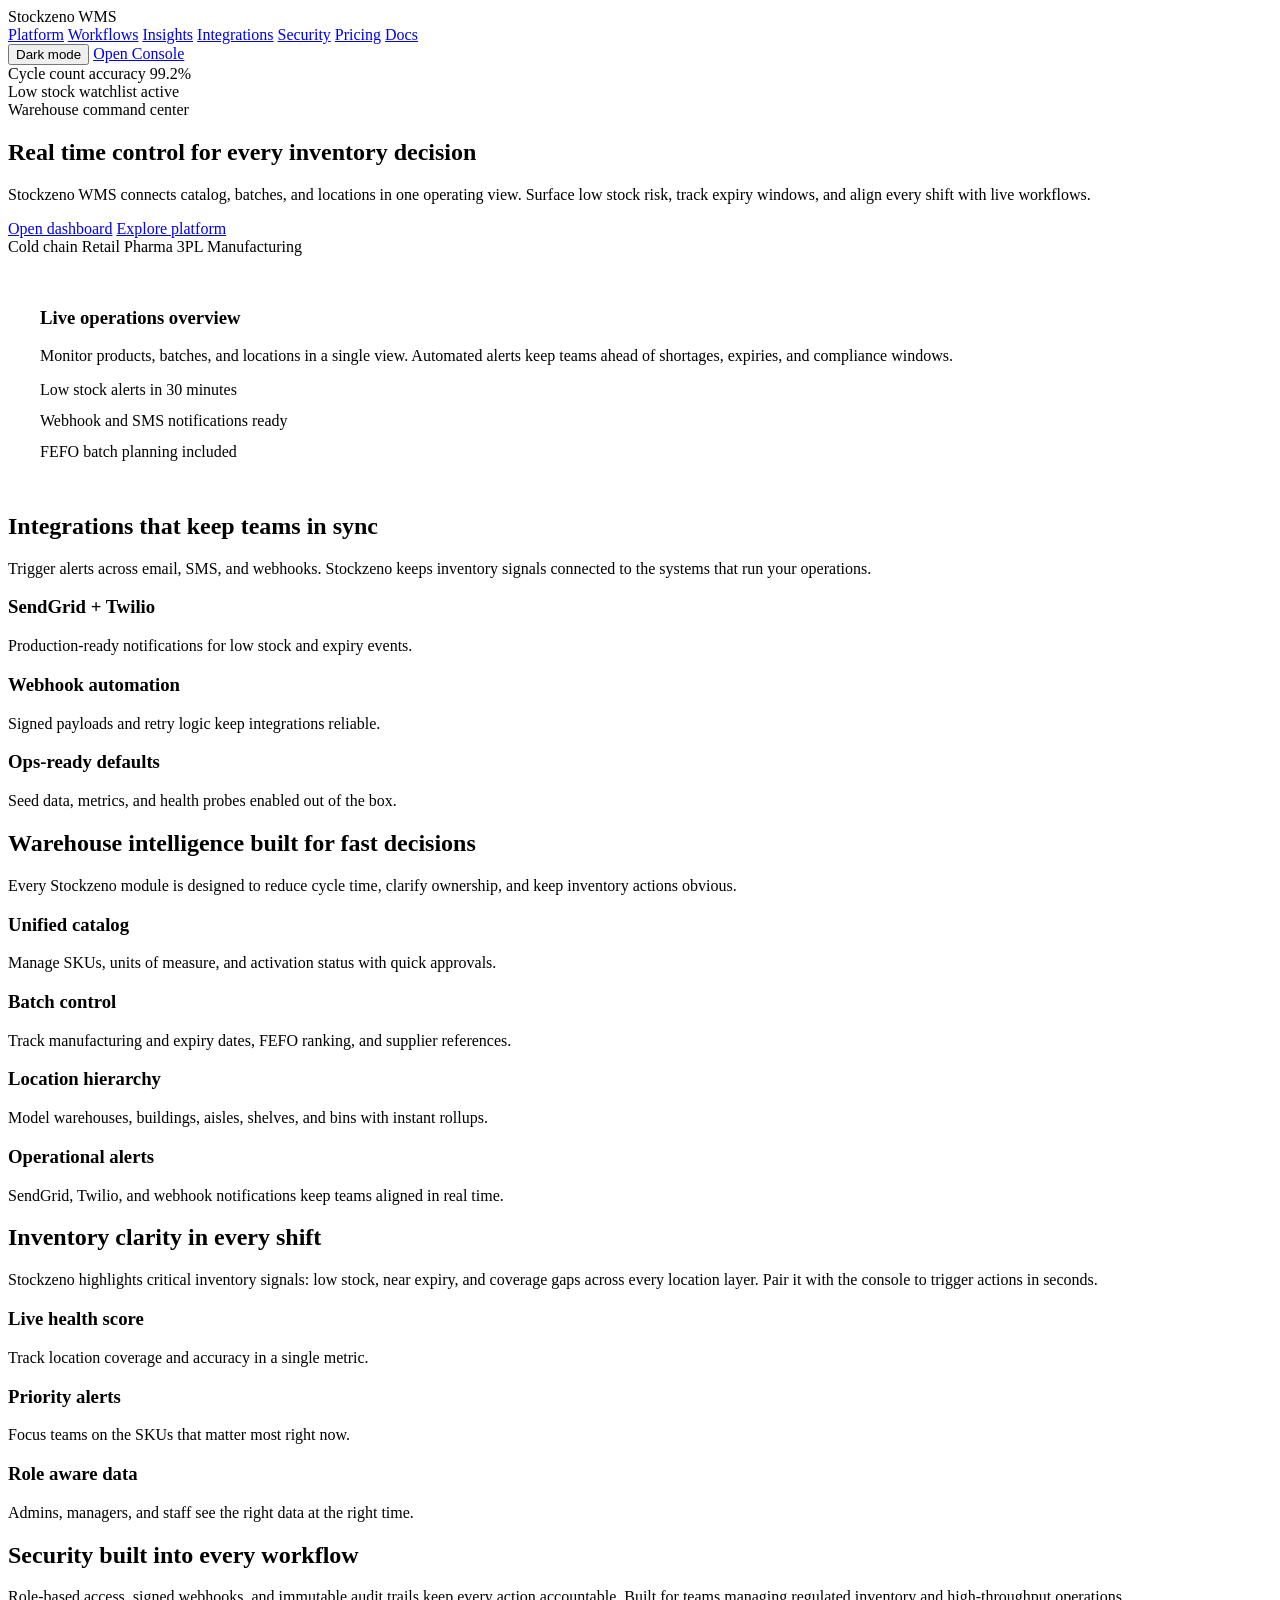
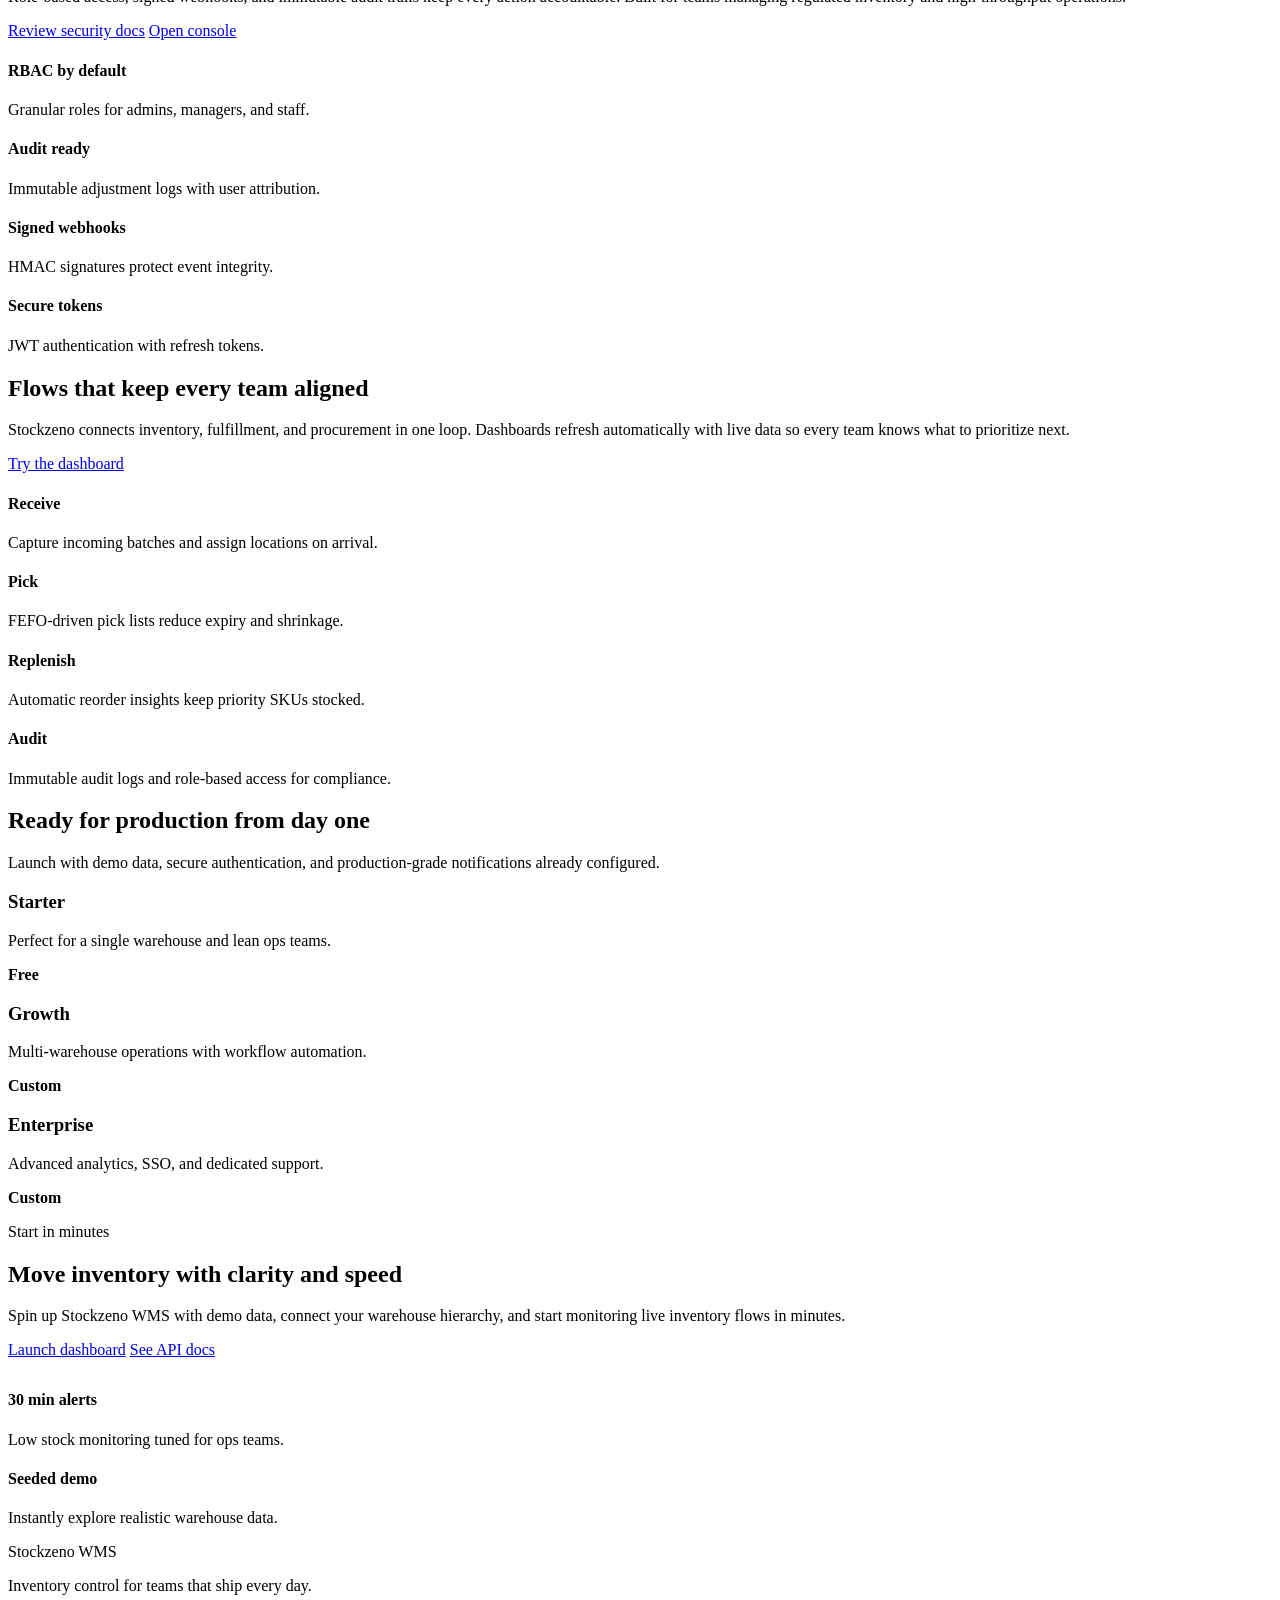
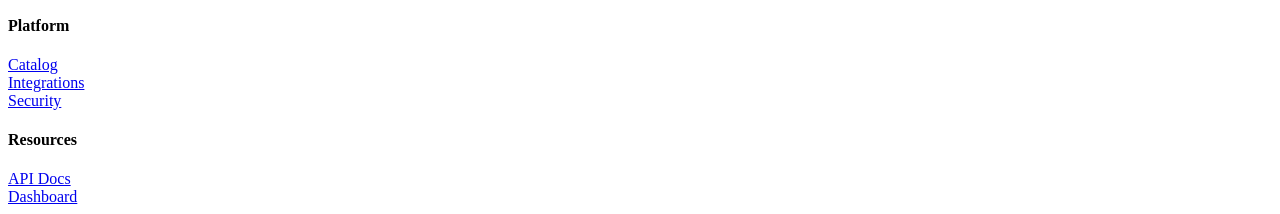
==== public/index.html @ 3db0b064 "Add email verification and Vercel static build" ====
<!doctype html>
<html lang="en" data-theme="light">
  <head>
    <meta charset="utf-8" />
    <meta name="viewport" content="width=device-width, initial-scale=1" />
    <title>Stockzeno WMS - Inventory Defense</title>
    <link rel="stylesheet" href="/css/styles.css" />
    <script defer src="/js/theme.js"></script>
    <script>
      window.addEventListener("DOMContentLoaded", () => window.initThemeToggle());
    </script>
  </head>
  <body class="landing">
    <header>
      <div class="container navbar">
        <div class="nav-logo">
          <div class="mark"></div>
          Stockzeno WMS
        </div>
        <nav class="nav-links">
          <a href="#platform">Platform</a>
          <a href="#flows">Workflows</a>
          <a href="#insight">Insights</a>
          <a href="#integrations">Integrations</a>
          <a href="#security">Security</a>
          <a href="#pricing">Pricing</a>
          <a href="/docs">Docs</a>
        </nav>
        <div class="nav-actions">
          <button class="theme-toggle" data-theme-toggle><span>Dark mode</span></button>
          <a class="btn ghost" href="/app.html">Open Console</a>
        </div>
      </div>
    </header>

    <main>
      <section class="hero">
        <div class="container hero-shell">
          <div class="hero-glow"></div>
          <div class="hero-floating">
            <div class="hero-pill one">Cycle count accuracy 99.2%</div>
            <div class="hero-pill two">Low stock watchlist active</div>
          </div>
          <div class="hero-grid">
            <div>
              <div class="badge">Warehouse command center</div>
              <h1 class="hero-title">Real time control for every inventory decision</h1>
              <p class="hero-sub">
                Stockzeno WMS connects catalog, batches, and locations in one operating view.
                Surface low stock risk, track expiry windows, and align every shift with live workflows.
              </p>
              <div class="hero-actions">
                <a class="btn primary" href="/app.html">Open dashboard</a>
                <a class="btn ghost" href="#platform">Explore platform</a>
              </div>
              <div class="hero-brands">
                <span>Cold chain</span>
                <span>Retail</span>
                <span>Pharma</span>
                <span>3PL</span>
                <span>Manufacturing</span>
              </div>
            </div>
            <div>
              <div class="card" style="padding: 2rem;">
                <h3>Live operations overview</h3>
                <p>
                  Monitor products, batches, and locations in a single view. Automated alerts keep teams ahead of
                  shortages, expiries, and compliance windows.
                </p>
                <div style="display: grid; gap: 0.8rem;">
                  <div class="badge">Low stock alerts in 30 minutes</div>
                  <div class="badge">Webhook and SMS notifications ready</div>
                  <div class="badge">FEFO batch planning included</div>
                </div>
              </div>
            </div>
          </div>
        </div>
      </section>

      <section class="section" id="integrations">
        <div class="container">
          <h2>Integrations that keep teams in sync</h2>
          <p>
            Trigger alerts across email, SMS, and webhooks. Stockzeno keeps inventory signals connected to the systems
            that run your operations.
          </p>
          <div class="feature-grid">
            <div class="feature-card">
              <h3>SendGrid + Twilio</h3>
              <p>Production-ready notifications for low stock and expiry events.</p>
            </div>
            <div class="feature-card">
              <h3>Webhook automation</h3>
              <p>Signed payloads and retry logic keep integrations reliable.</p>
            </div>
            <div class="feature-card">
              <h3>Ops-ready defaults</h3>
              <p>Seed data, metrics, and health probes enabled out of the box.</p>
            </div>
          </div>
        </div>
      </section>

      <section class="section" id="platform">
        <div class="container">
          <h2>Warehouse intelligence built for fast decisions</h2>
          <p>
            Every Stockzeno module is designed to reduce cycle time, clarify ownership, and keep inventory actions
            obvious.
          </p>
          <div class="feature-grid">
            <div class="feature-card">
              <h3>Unified catalog</h3>
              <p>Manage SKUs, units of measure, and activation status with quick approvals.</p>
            </div>
            <div class="feature-card">
              <h3>Batch control</h3>
              <p>Track manufacturing and expiry dates, FEFO ranking, and supplier references.</p>
            </div>
            <div class="feature-card">
              <h3>Location hierarchy</h3>
              <p>Model warehouses, buildings, aisles, shelves, and bins with instant rollups.</p>
            </div>
            <div class="feature-card">
              <h3>Operational alerts</h3>
              <p>SendGrid, Twilio, and webhook notifications keep teams aligned in real time.</p>
            </div>
          </div>
        </div>
      </section>

      <section class="section" id="insight">
        <div class="container">
          <h2>Inventory clarity in every shift</h2>
          <p>
            Stockzeno highlights critical inventory signals: low stock, near expiry, and coverage gaps across every
            location layer. Pair it with the console to trigger actions in seconds.
          </p>
          <div class="feature-grid">
            <div class="feature-card">
              <h3>Live health score</h3>
              <p>Track location coverage and accuracy in a single metric.</p>
            </div>
            <div class="feature-card">
              <h3>Priority alerts</h3>
              <p>Focus teams on the SKUs that matter most right now.</p>
            </div>
            <div class="feature-card">
              <h3>Role aware data</h3>
              <p>Admins, managers, and staff see the right data at the right time.</p>
            </div>
          </div>
        </div>
      </section>

      <section class="section" id="security">
        <div class="container hero-shell">
          <div class="hero-grid">
            <div>
              <h2>Security built into every workflow</h2>
              <p>
                Role-based access, signed webhooks, and immutable audit trails keep every action accountable. Built for
                teams managing regulated inventory and high-throughput operations.
              </p>
              <div class="hero-actions">
                <a class="btn primary" href="/docs">Review security docs</a>
                <a class="btn ghost" href="/app.html">Open console</a>
              </div>
            </div>
            <div class="feature-grid">
              <div class="feature-card">
                <h4>RBAC by default</h4>
                <p>Granular roles for admins, managers, and staff.</p>
              </div>
              <div class="feature-card">
                <h4>Audit ready</h4>
                <p>Immutable adjustment logs with user attribution.</p>
              </div>
              <div class="feature-card">
                <h4>Signed webhooks</h4>
                <p>HMAC signatures protect event integrity.</p>
              </div>
              <div class="feature-card">
                <h4>Secure tokens</h4>
                <p>JWT authentication with refresh tokens.</p>
              </div>
            </div>
          </div>
        </div>
      </section>

      <section class="section" id="flows">
        <div class="container hero-shell">
          <div class="hero-grid">
            <div>
              <h2>Flows that keep every team aligned</h2>
              <p>
                Stockzeno connects inventory, fulfillment, and procurement in one loop. Dashboards refresh automatically
                with live data so every team knows what to prioritize next.
              </p>
              <a class="btn primary" href="/app.html">Try the dashboard</a>
            </div>
            <div>
              <div class="feature-grid">
                <div class="feature-card">
                  <h4>Receive</h4>
                  <p>Capture incoming batches and assign locations on arrival.</p>
                </div>
                <div class="feature-card">
                  <h4>Pick</h4>
                  <p>FEFO-driven pick lists reduce expiry and shrinkage.</p>
                </div>
                <div class="feature-card">
                  <h4>Replenish</h4>
                  <p>Automatic reorder insights keep priority SKUs stocked.</p>
                </div>
                <div class="feature-card">
                  <h4>Audit</h4>
                  <p>Immutable audit logs and role-based access for compliance.</p>
                </div>
              </div>
            </div>
          </div>
        </div>
      </section>

      <section class="section" id="pricing">
        <div class="container">
          <h2>Ready for production from day one</h2>
          <p>
            Launch with demo data, secure authentication, and production-grade notifications already configured.
          </p>
          <div class="feature-grid">
            <div class="feature-card">
              <h3>Starter</h3>
              <p>Perfect for a single warehouse and lean ops teams.</p>
              <p><strong>Free</strong></p>
            </div>
            <div class="feature-card">
              <h3>Growth</h3>
              <p>Multi-warehouse operations with workflow automation.</p>
              <p><strong>Custom</strong></p>
            </div>
            <div class="feature-card">
              <h3>Enterprise</h3>
              <p>Advanced analytics, SSO, and dedicated support.</p>
              <p><strong>Custom</strong></p>
            </div>
          </div>
        </div>
      </section>

      <section class="section" id="cta">
        <div class="container hero-shell">
          <div class="hero-grid">
            <div>
              <div class="badge">Start in minutes</div>
              <h2>Move inventory with clarity and speed</h2>
              <p>
                Spin up Stockzeno WMS with demo data, connect your warehouse hierarchy, and start monitoring live
                inventory flows in minutes.
              </p>
            </div>
            <div>
              <div class="hero-actions">
                <a class="btn primary" href="/app.html">Launch dashboard</a>
                <a class="btn ghost" href="/docs">See API docs</a>
              </div>
              <div class="feature-grid" style="margin-top: 2rem;">
                <div class="feature-card">
                  <h4>30 min alerts</h4>
                  <p>Low stock monitoring tuned for ops teams.</p>
                </div>
                <div class="feature-card">
                  <h4>Seeded demo</h4>
                  <p>Instantly explore realistic warehouse data.</p>
                </div>
              </div>
            </div>
          </div>
        </div>
      </section>
    </main>

    <footer class="footer">
      <div class="container footer-grid">
        <div>
          <div class="nav-logo">
            <div class="mark"></div>
            Stockzeno WMS
          </div>
          <p>Inventory control for teams that ship every day.</p>
        </div>
        <div>
          <h4>Platform</h4>
          <a href="#platform">Catalog</a><br />
          <a href="#integrations">Integrations</a><br />
          <a href="#security">Security</a>
        </div>
        <div>
          <h4>Resources</h4>
          <a href="/docs">API Docs</a><br />
          <a href="/app.html">Dashboard</a>
        </div>
      </div>
    </footer>
  </body>
</html>
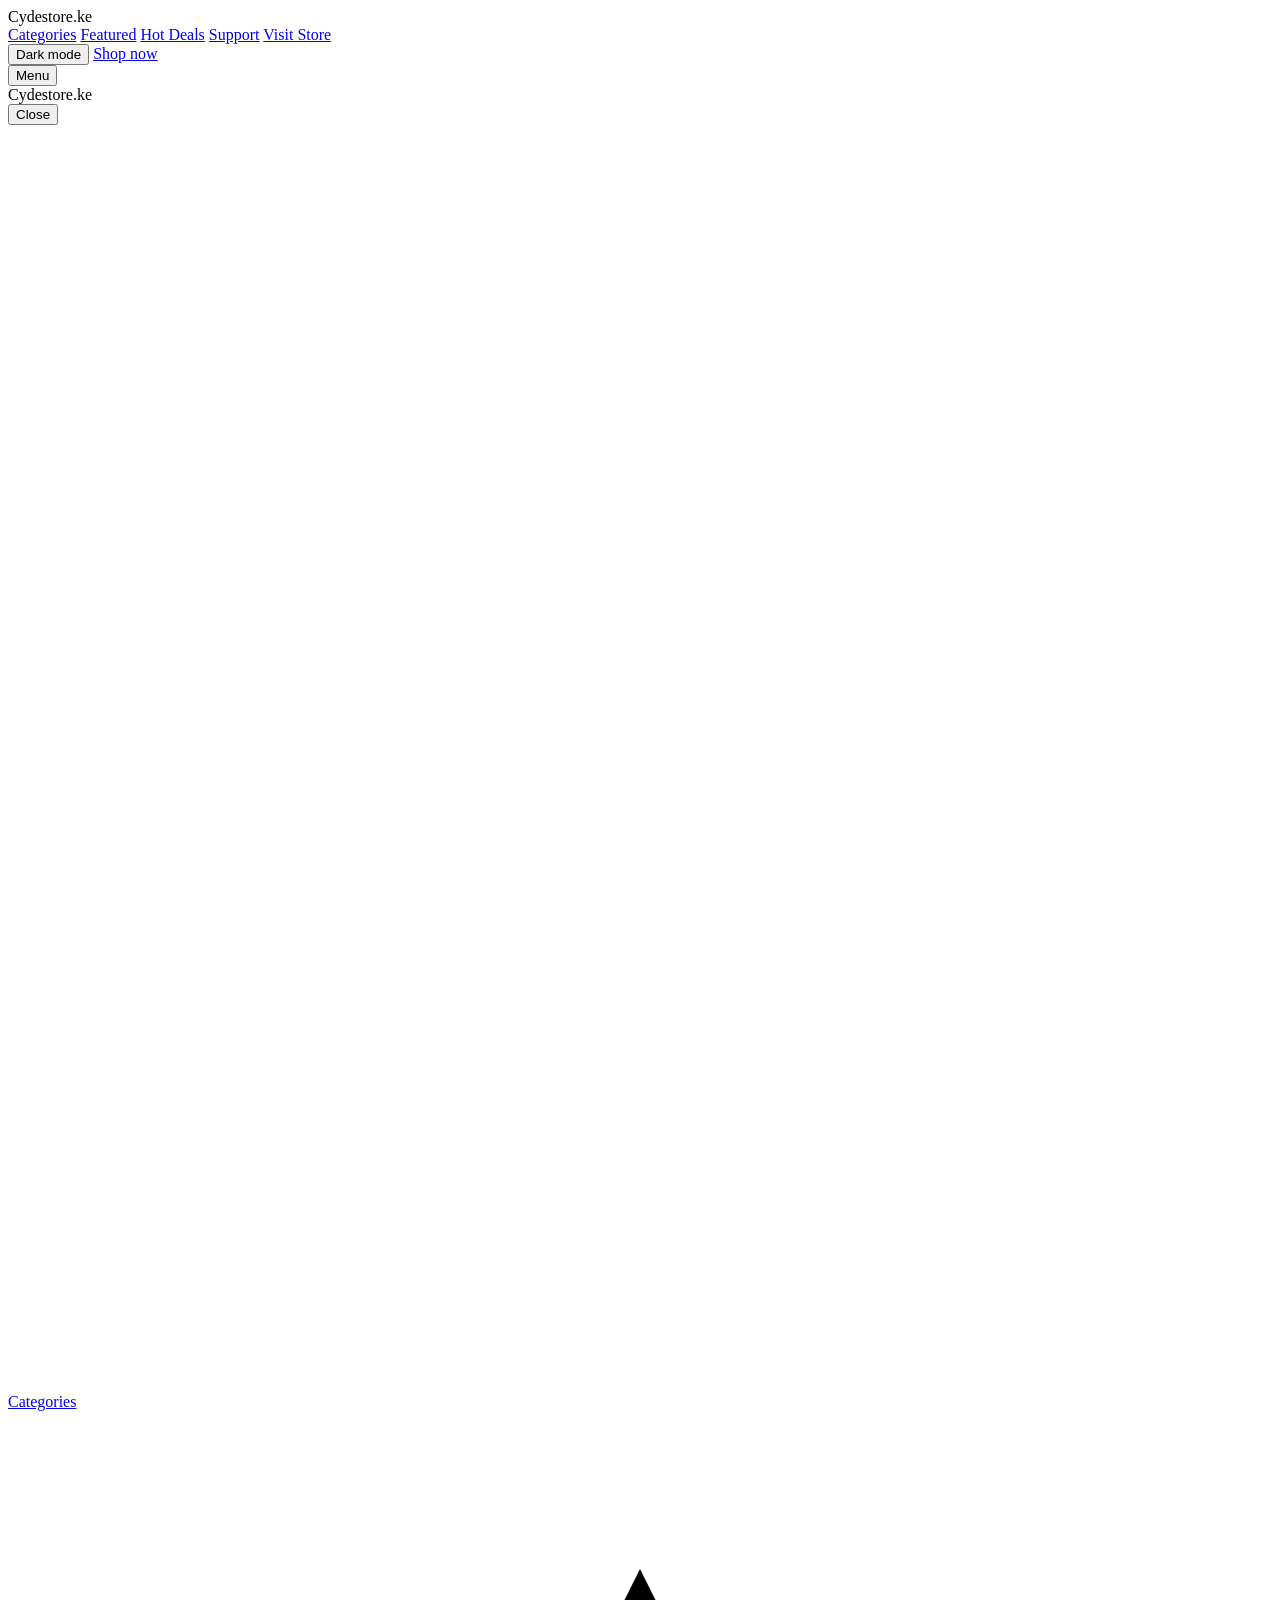
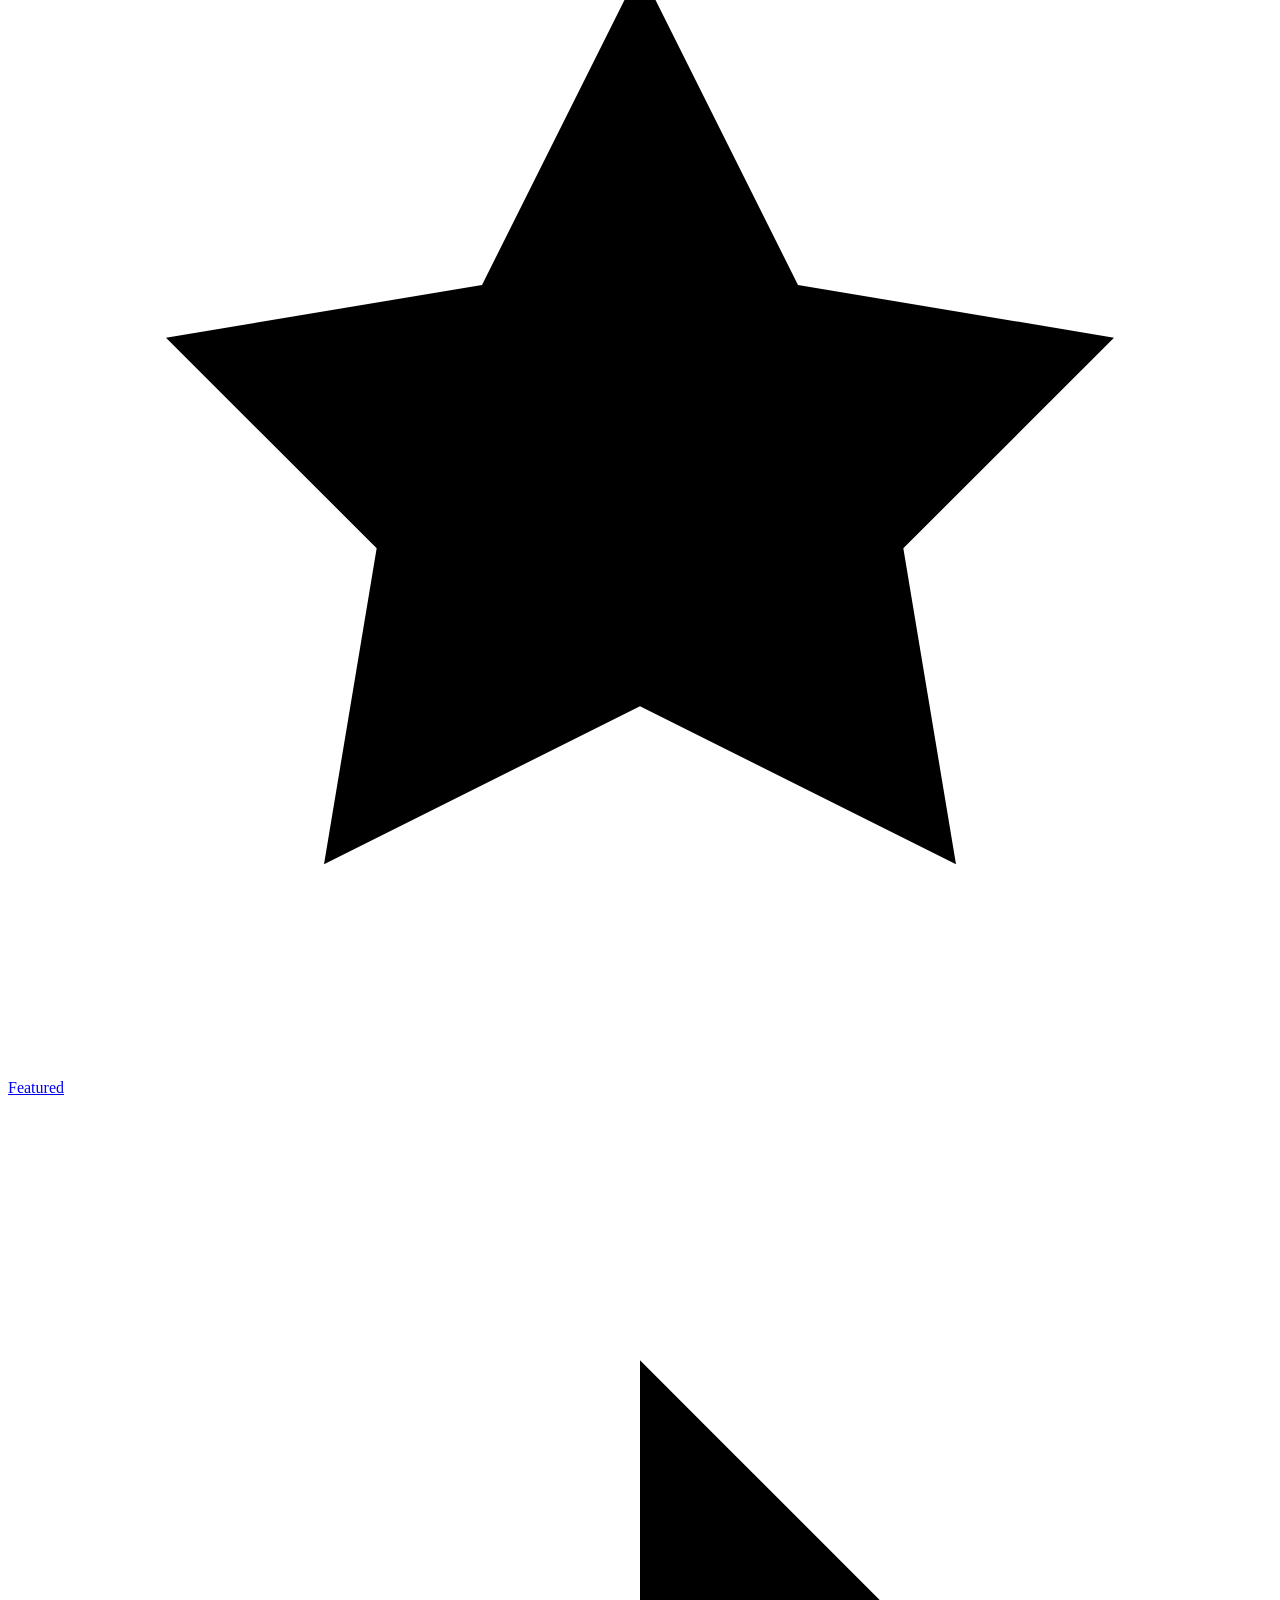
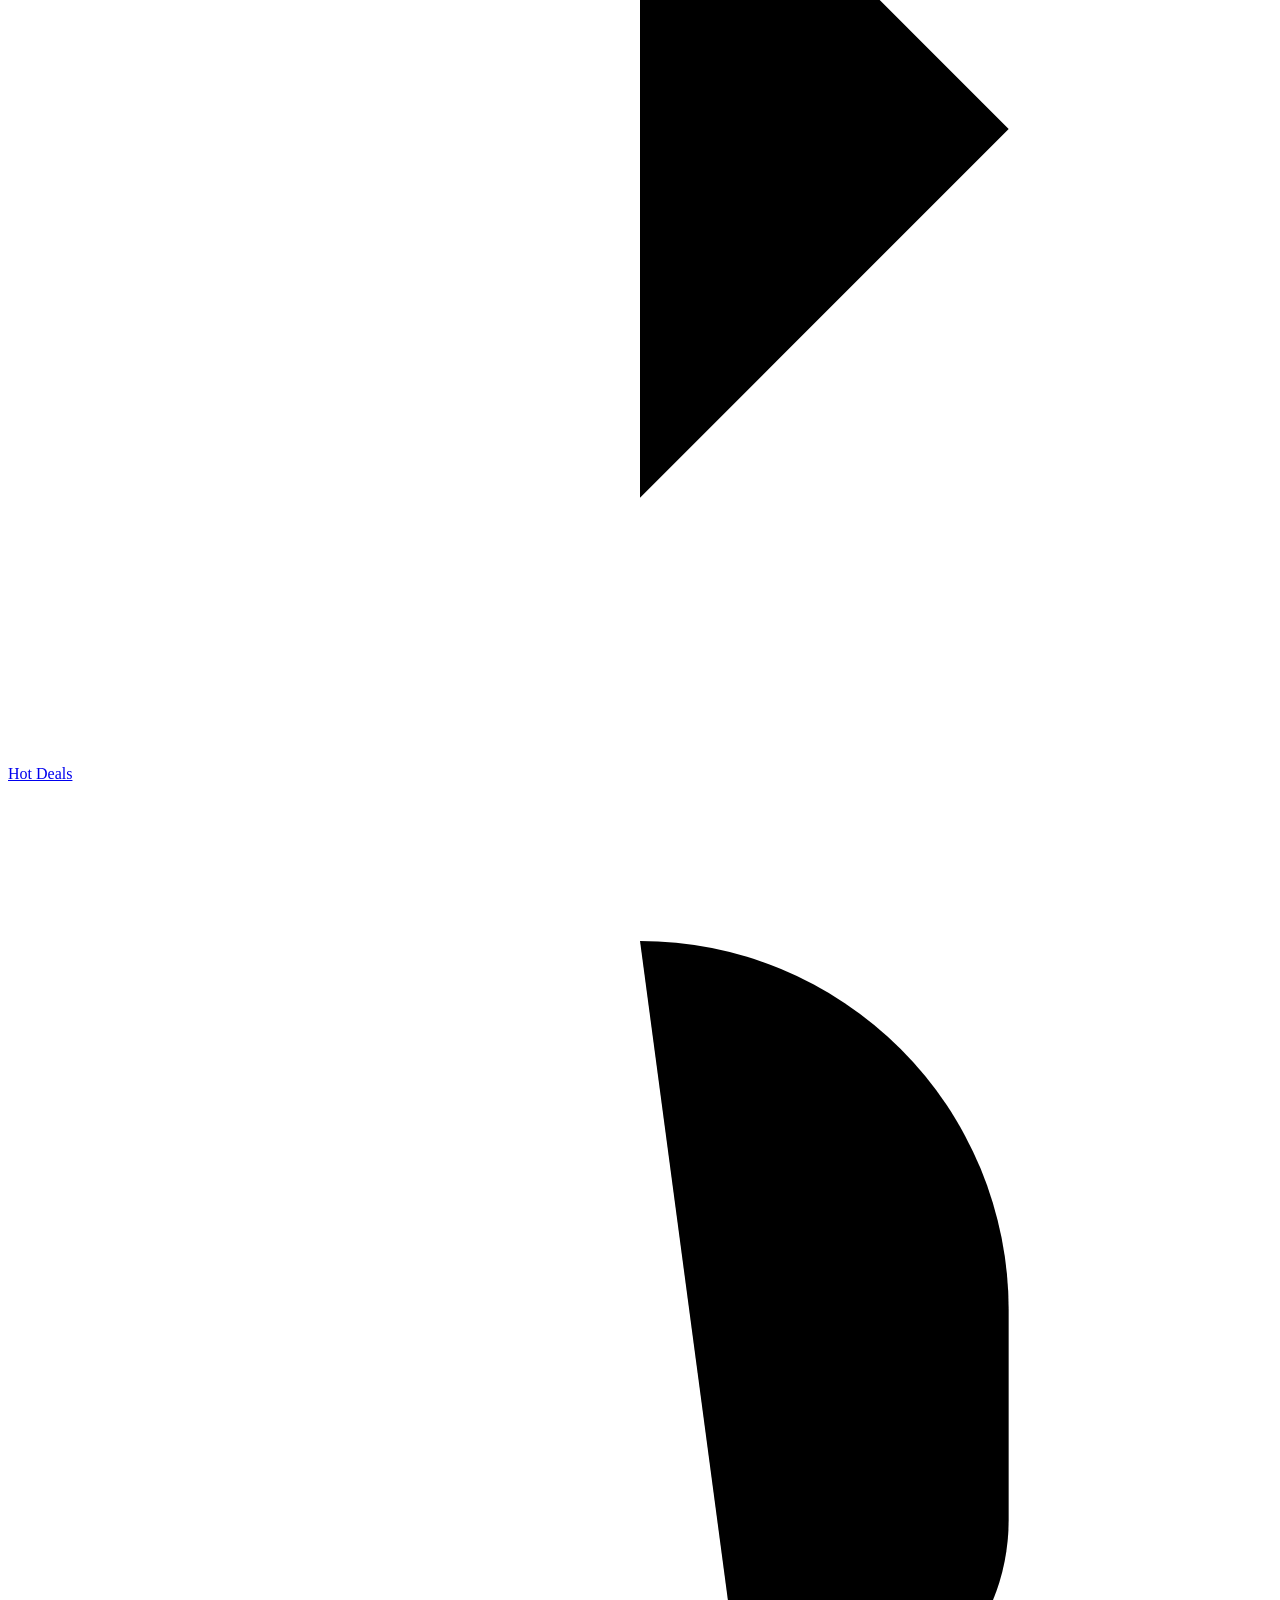
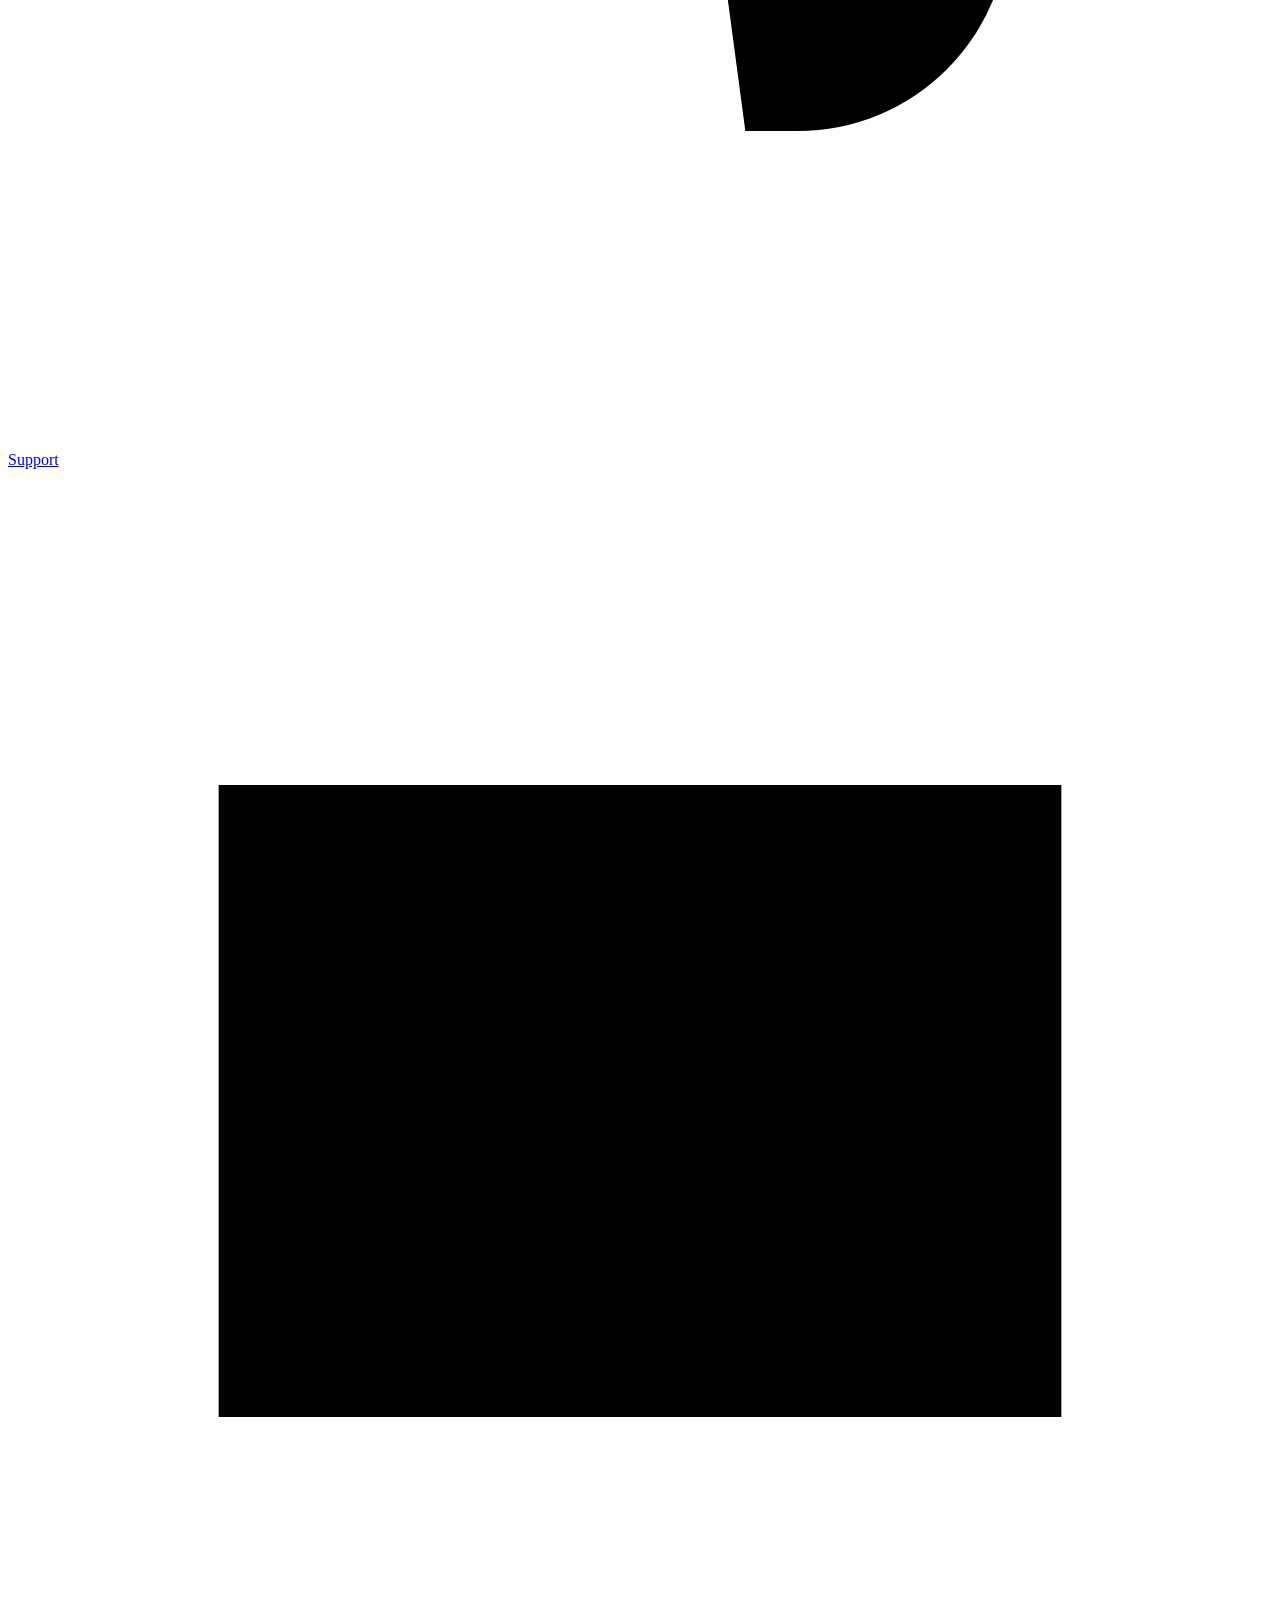
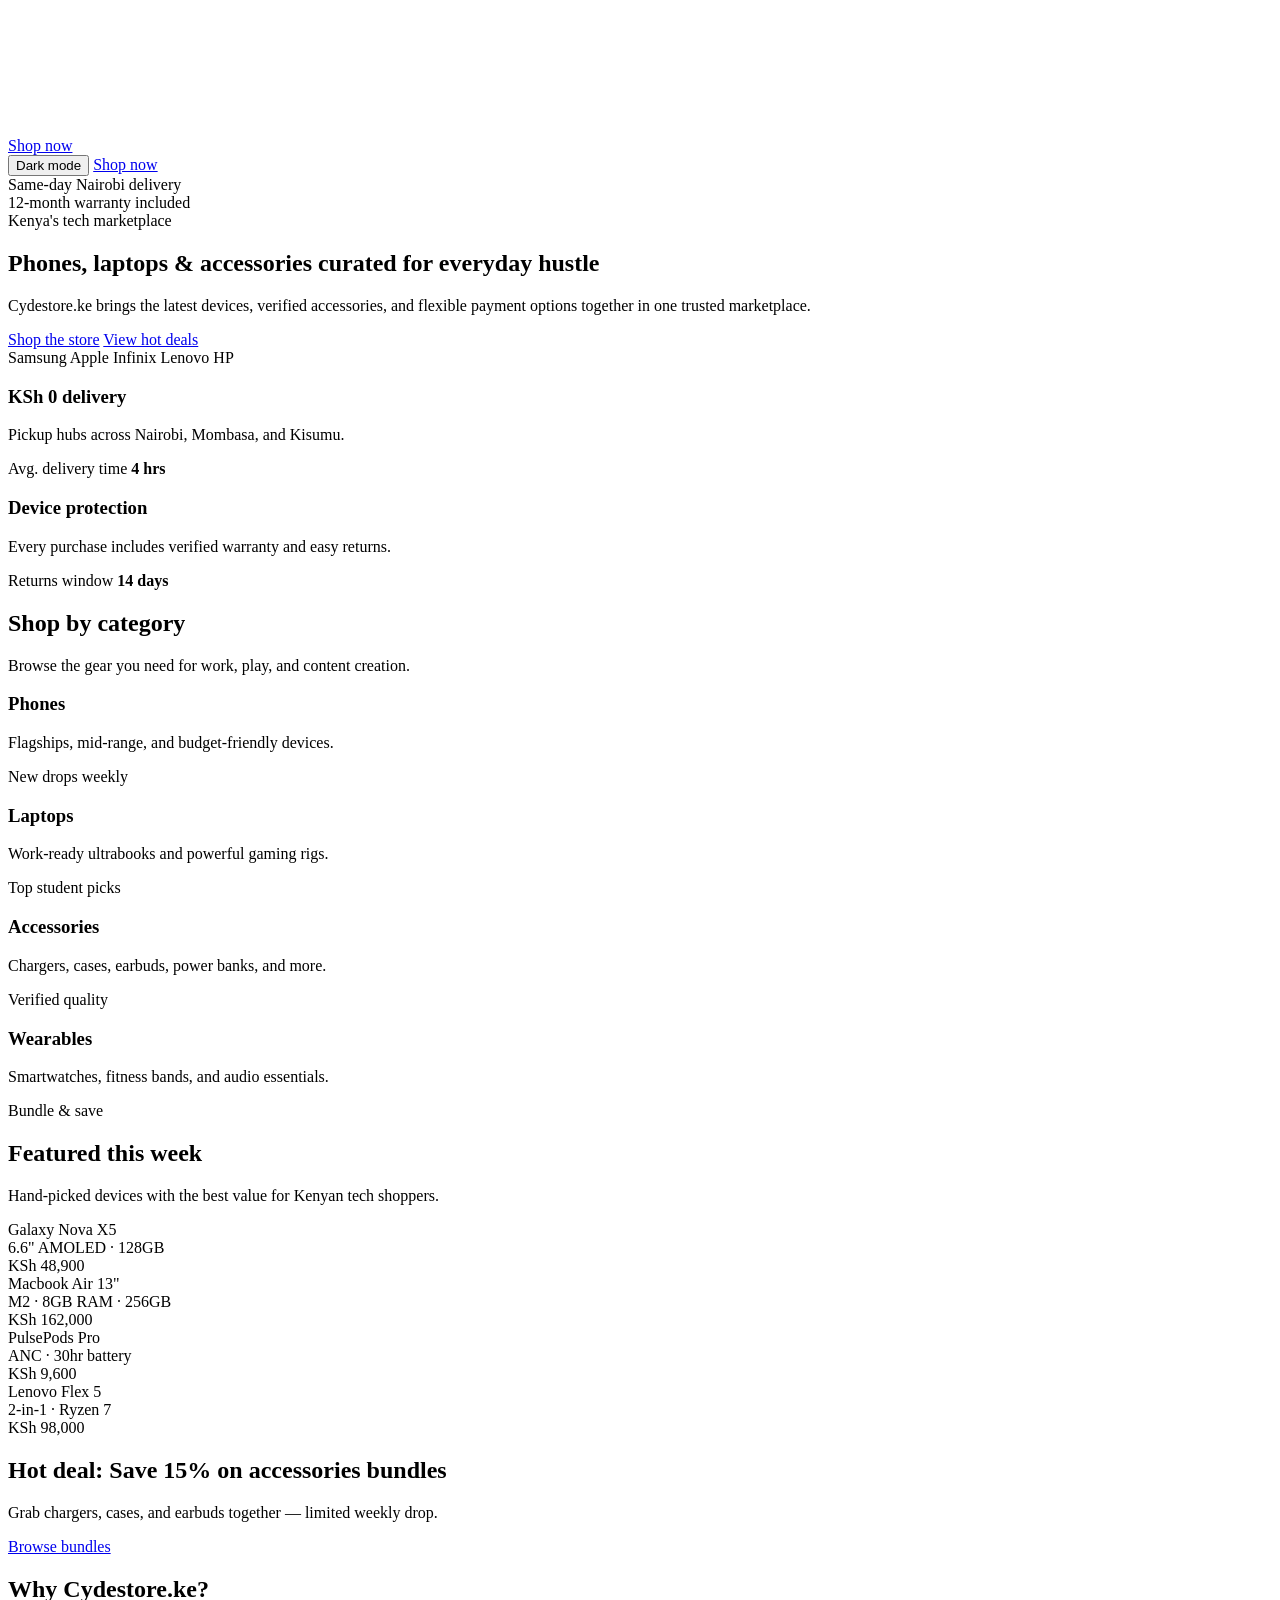
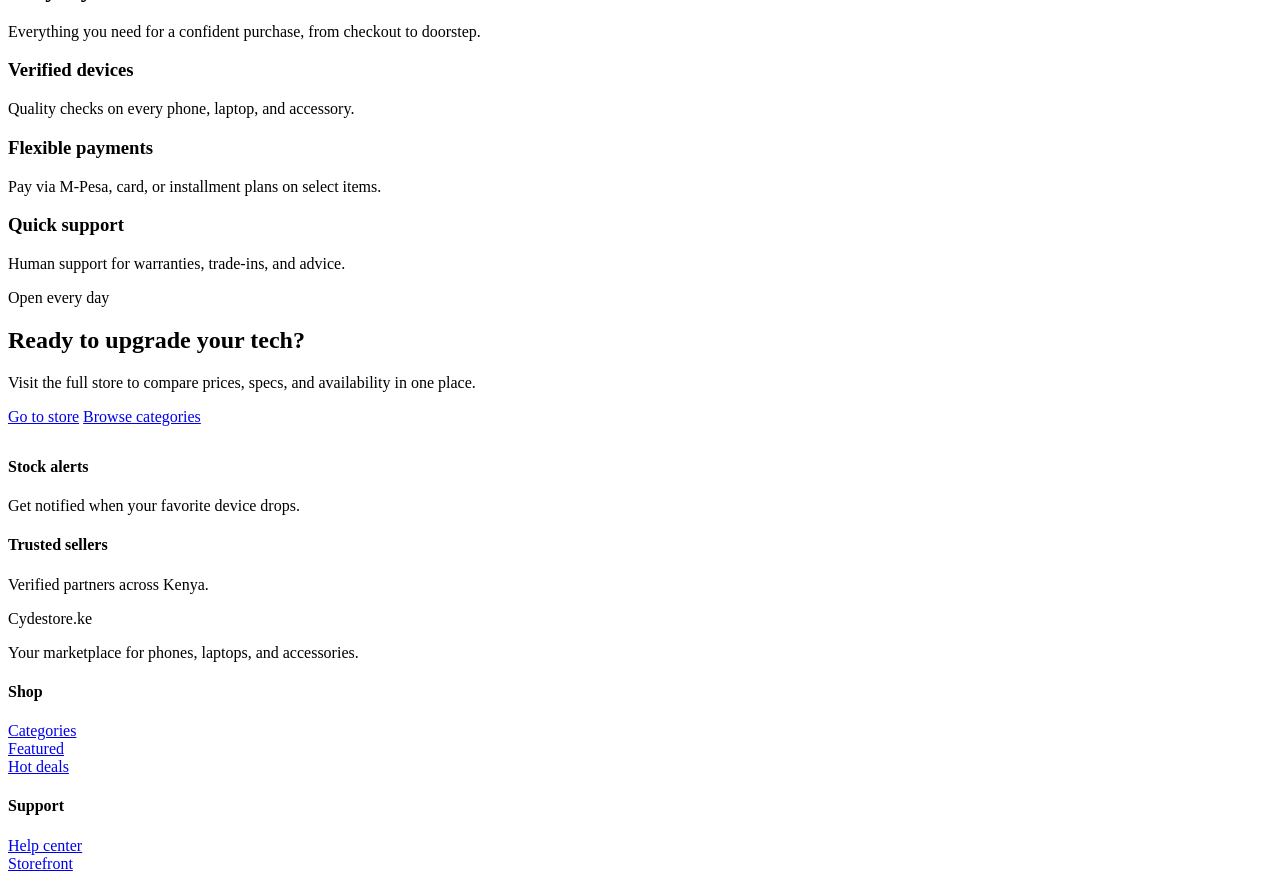
==== commit 021e9031: "Transform frontend to Cydestore marketplace" ====
--- a/public/index.html
+++ b/public/index.html
@@ -3,11 +3,18 @@
   <head>
     <meta charset="utf-8" />
     <meta name="viewport" content="width=device-width, initial-scale=1" />
-    <title>Stockzeno WMS - Inventory Defense</title>
+    <title>Cydestore.ke | Smart Tech Marketplace</title>
     <link rel="stylesheet" href="/css/styles.css" />
     <script defer src="/js/theme.js"></script>
     <script>
-      window.addEventListener("DOMContentLoaded", () => window.initThemeToggle());
+      window.addEventListener("DOMContentLoaded", () => {
+        if (typeof window.initThemeToggle === "function") {
+          window.initThemeToggle();
+        }
+        if (typeof window.initMobileNav === "function") {
+          window.initMobileNav();
+        }
+      });
     </script>
   </head>
   <body class="landing">
@@ -15,238 +22,227 @@
       <div class="container navbar">
         <div class="nav-logo">
           <div class="mark"></div>
-          Stockzeno WMS
+          Cydestore.ke
         </div>
         <nav class="nav-links">
-          <a href="#platform">Platform</a>
-          <a href="#flows">Workflows</a>
-          <a href="#insight">Insights</a>
-          <a href="#integrations">Integrations</a>
-          <a href="#security">Security</a>
-          <a href="#pricing">Pricing</a>
-          <a href="/docs">Docs</a>
+          <a href="#categories">Categories</a>
+          <a href="#featured">Featured</a>
+          <a href="#deals">Hot Deals</a>
+          <a href="#support">Support</a>
+          <a href="#cta">Visit Store</a>
         </nav>
         <div class="nav-actions">
           <button class="theme-toggle" data-theme-toggle><span>Dark mode</span></button>
-          <a class="btn ghost" href="/app.html">Open Console</a>
-        </div>
+          <a class="btn ghost" href="/app.html">Shop now</a>
+        </div>
+        <button class="nav-toggle" type="button" data-nav-toggle="landingNav" aria-label="Open menu" aria-expanded="false">
+          <span>Menu</span>
+          <span class="nav-toggle-lines">
+            <span></span>
+            <span></span>
+            <span></span>
+          </span>
+        </button>
       </div>
     </header>
 
+    <div class="mobile-nav" id="landingNav" aria-hidden="true">
+      <div class="mobile-nav-scrim" data-nav-close></div>
+      <div class="mobile-nav-panel" role="dialog" aria-modal="true">
+        <div class="mobile-nav-header">
+          <div class="nav-logo">
+            <div class="mark"></div>
+            Cydestore.ke
+          </div>
+          <button class="nav-close" type="button" data-nav-close>Close</button>
+        </div>
+        <nav class="mobile-nav-links">
+          <a data-nav-link href="#categories">
+            <span class="nav-icon" aria-hidden="true">
+              <svg viewBox="0 0 24 24"><path d="M4 7h16M4 12h10M4 17h7"/></svg>
+            </span>
+            Categories
+          </a>
+          <a data-nav-link href="#featured">
+            <span class="nav-icon" aria-hidden="true">
+              <svg viewBox="0 0 24 24"><path d="M12 3l3 6 6 1-4 4 1 6-6-3-6 3 1-6-4-4 6-1z"/></svg>
+            </span>
+            Featured
+          </a>
+          <a data-nav-link href="#deals">
+            <span class="nav-icon" aria-hidden="true">
+              <svg viewBox="0 0 24 24"><path d="M5 12h14M12 5l7 7-7 7"/></svg>
+            </span>
+            Hot Deals
+          </a>
+          <a data-nav-link href="#support">
+            <span class="nav-icon" aria-hidden="true">
+              <svg viewBox="0 0 24 24"><path d="M12 3a7 7 0 0 1 7 7v4a4 4 0 0 1-4 4h-1"/><path d="M8 21h4"/></svg>
+            </span>
+            Support
+          </a>
+          <a data-nav-link href="/app.html">
+            <span class="nav-icon" aria-hidden="true">
+              <svg viewBox="0 0 24 24"><path d="M4 6h16v12H4z"/><path d="M8 10h8"/></svg>
+            </span>
+            Shop now
+          </a>
+        </nav>
+        <div class="mobile-nav-actions">
+          <button class="theme-toggle" data-theme-toggle><span>Dark mode</span></button>
+          <a class="btn primary" href="/app.html">Shop now</a>
+        </div>
+      </div>
+    </div>
+
     <main>
       <section class="hero">
-        <div class="container hero-shell">
+        <div class="container hero-shell store-hero">
           <div class="hero-glow"></div>
           <div class="hero-floating">
-            <div class="hero-pill one">Cycle count accuracy 99.2%</div>
-            <div class="hero-pill two">Low stock watchlist active</div>
+            <div class="hero-pill one">Same-day Nairobi delivery</div>
+            <div class="hero-pill two">12-month warranty included</div>
           </div>
           <div class="hero-grid">
             <div>
-              <div class="badge">Warehouse command center</div>
-              <h1 class="hero-title">Real time control for every inventory decision</h1>
+              <div class="badge">Kenya's tech marketplace</div>
+              <h1 class="hero-title">Phones, laptops & accessories curated for everyday hustle</h1>
               <p class="hero-sub">
-                Stockzeno WMS connects catalog, batches, and locations in one operating view.
-                Surface low stock risk, track expiry windows, and align every shift with live workflows.
+                Cydestore.ke brings the latest devices, verified accessories, and flexible payment options together in one
+                trusted marketplace.
               </p>
               <div class="hero-actions">
-                <a class="btn primary" href="/app.html">Open dashboard</a>
-                <a class="btn ghost" href="#platform">Explore platform</a>
+                <a class="btn primary" href="/app.html">Shop the store</a>
+                <a class="btn ghost" href="#deals">View hot deals</a>
               </div>
               <div class="hero-brands">
-                <span>Cold chain</span>
-                <span>Retail</span>
-                <span>Pharma</span>
-                <span>3PL</span>
-                <span>Manufacturing</span>
-              </div>
-            </div>
+                <span>Samsung</span>
+                <span>Apple</span>
+                <span>Infinix</span>
+                <span>Lenovo</span>
+                <span>HP</span>
+              </div>
+            </div>
+            <div class="hero-stack">
+              <div class="card stat-card">
+                <h3>KSh 0 delivery</h3>
+                <p>Pickup hubs across Nairobi, Mombasa, and Kisumu.</p>
+                <div class="stat-row">
+                  <span>Avg. delivery time</span>
+                  <strong>4 hrs</strong>
+                </div>
+              </div>
+              <div class="card stat-card">
+                <h3>Device protection</h3>
+                <p>Every purchase includes verified warranty and easy returns.</p>
+                <div class="stat-row">
+                  <span>Returns window</span>
+                  <strong>14 days</strong>
+                </div>
+              </div>
+            </div>
+          </div>
+        </div>
+      </section>
+
+      <section class="section" id="categories">
+        <div class="container">
+          <h2>Shop by category</h2>
+          <p>Browse the gear you need for work, play, and content creation.</p>
+          <div class="category-grid">
+            <article class="category-card">
+              <h3>Phones</h3>
+              <p>Flagships, mid-range, and budget-friendly devices.</p>
+              <span class="tag">New drops weekly</span>
+            </article>
+            <article class="category-card">
+              <h3>Laptops</h3>
+              <p>Work-ready ultrabooks and powerful gaming rigs.</p>
+              <span class="tag">Top student picks</span>
+            </article>
+            <article class="category-card">
+              <h3>Accessories</h3>
+              <p>Chargers, cases, earbuds, power banks, and more.</p>
+              <span class="tag">Verified quality</span>
+            </article>
+            <article class="category-card">
+              <h3>Wearables</h3>
+              <p>Smartwatches, fitness bands, and audio essentials.</p>
+              <span class="tag">Bundle & save</span>
+            </article>
+          </div>
+        </div>
+      </section>
+
+      <section class="section" id="featured">
+        <div class="container">
+          <h2>Featured this week</h2>
+          <p>Hand-picked devices with the best value for Kenyan tech shoppers.</p>
+          <div class="product-grid">
+            <article class="product-card">
+              <div class="product-media tone-1"></div>
+              <div class="product-meta">
+                <div class="product-title">Galaxy Nova X5</div>
+                <div class="product-sub">6.6" AMOLED · 128GB</div>
+                <div class="product-price">KSh 48,900</div>
+              </div>
+            </article>
+            <article class="product-card">
+              <div class="product-media tone-2"></div>
+              <div class="product-meta">
+                <div class="product-title">Macbook Air 13"</div>
+                <div class="product-sub">M2 · 8GB RAM · 256GB</div>
+                <div class="product-price">KSh 162,000</div>
+              </div>
+            </article>
+            <article class="product-card">
+              <div class="product-media tone-3"></div>
+              <div class="product-meta">
+                <div class="product-title">PulsePods Pro</div>
+                <div class="product-sub">ANC · 30hr battery</div>
+                <div class="product-price">KSh 9,600</div>
+              </div>
+            </article>
+            <article class="product-card">
+              <div class="product-media tone-4"></div>
+              <div class="product-meta">
+                <div class="product-title">Lenovo Flex 5</div>
+                <div class="product-sub">2-in-1 · Ryzen 7</div>
+                <div class="product-price">KSh 98,000</div>
+              </div>
+            </article>
+          </div>
+        </div>
+      </section>
+
+      <section class="section" id="deals">
+        <div class="container">
+          <div class="deal-banner">
             <div>
-              <div class="card" style="padding: 2rem;">
-                <h3>Live operations overview</h3>
-                <p>
-                  Monitor products, batches, and locations in a single view. Automated alerts keep teams ahead of
-                  shortages, expiries, and compliance windows.
-                </p>
-                <div style="display: grid; gap: 0.8rem;">
-                  <div class="badge">Low stock alerts in 30 minutes</div>
-                  <div class="badge">Webhook and SMS notifications ready</div>
-                  <div class="badge">FEFO batch planning included</div>
-                </div>
-              </div>
-            </div>
-          </div>
-        </div>
-      </section>
-
-      <section class="section" id="integrations">
+              <h2>Hot deal: Save 15% on accessories bundles</h2>
+              <p>Grab chargers, cases, and earbuds together — limited weekly drop.</p>
+            </div>
+            <a class="btn primary" href="/app.html">Browse bundles</a>
+          </div>
+        </div>
+      </section>
+
+      <section class="section" id="support">
         <div class="container">
-          <h2>Integrations that keep teams in sync</h2>
-          <p>
-            Trigger alerts across email, SMS, and webhooks. Stockzeno keeps inventory signals connected to the systems
-            that run your operations.
-          </p>
+          <h2>Why Cydestore.ke?</h2>
+          <p>Everything you need for a confident purchase, from checkout to doorstep.</p>
           <div class="feature-grid">
             <div class="feature-card">
-              <h3>SendGrid + Twilio</h3>
-              <p>Production-ready notifications for low stock and expiry events.</p>
+              <h3>Verified devices</h3>
+              <p>Quality checks on every phone, laptop, and accessory.</p>
             </div>
             <div class="feature-card">
-              <h3>Webhook automation</h3>
-              <p>Signed payloads and retry logic keep integrations reliable.</p>
+              <h3>Flexible payments</h3>
+              <p>Pay via M-Pesa, card, or installment plans on select items.</p>
             </div>
             <div class="feature-card">
-              <h3>Ops-ready defaults</h3>
-              <p>Seed data, metrics, and health probes enabled out of the box.</p>
-            </div>
-          </div>
-        </div>
-      </section>
-
-      <section class="section" id="platform">
-        <div class="container">
-          <h2>Warehouse intelligence built for fast decisions</h2>
-          <p>
-            Every Stockzeno module is designed to reduce cycle time, clarify ownership, and keep inventory actions
-            obvious.
-          </p>
-          <div class="feature-grid">
-            <div class="feature-card">
-              <h3>Unified catalog</h3>
-              <p>Manage SKUs, units of measure, and activation status with quick approvals.</p>
-            </div>
-            <div class="feature-card">
-              <h3>Batch control</h3>
-              <p>Track manufacturing and expiry dates, FEFO ranking, and supplier references.</p>
-            </div>
-            <div class="feature-card">
-              <h3>Location hierarchy</h3>
-              <p>Model warehouses, buildings, aisles, shelves, and bins with instant rollups.</p>
-            </div>
-            <div class="feature-card">
-              <h3>Operational alerts</h3>
-              <p>SendGrid, Twilio, and webhook notifications keep teams aligned in real time.</p>
-            </div>
-          </div>
-        </div>
-      </section>
-
-      <section class="section" id="insight">
-        <div class="container">
-          <h2>Inventory clarity in every shift</h2>
-          <p>
-            Stockzeno highlights critical inventory signals: low stock, near expiry, and coverage gaps across every
-            location layer. Pair it with the console to trigger actions in seconds.
-          </p>
-          <div class="feature-grid">
-            <div class="feature-card">
-              <h3>Live health score</h3>
-              <p>Track location coverage and accuracy in a single metric.</p>
-            </div>
-            <div class="feature-card">
-              <h3>Priority alerts</h3>
-              <p>Focus teams on the SKUs that matter most right now.</p>
-            </div>
-            <div class="feature-card">
-              <h3>Role aware data</h3>
-              <p>Admins, managers, and staff see the right data at the right time.</p>
-            </div>
-          </div>
-        </div>
-      </section>
-
-      <section class="section" id="security">
-        <div class="container hero-shell">
-          <div class="hero-grid">
-            <div>
-              <h2>Security built into every workflow</h2>
-              <p>
-                Role-based access, signed webhooks, and immutable audit trails keep every action accountable. Built for
-                teams managing regulated inventory and high-throughput operations.
-              </p>
-              <div class="hero-actions">
-                <a class="btn primary" href="/docs">Review security docs</a>
-                <a class="btn ghost" href="/app.html">Open console</a>
-              </div>
-            </div>
-            <div class="feature-grid">
-              <div class="feature-card">
-                <h4>RBAC by default</h4>
-                <p>Granular roles for admins, managers, and staff.</p>
-              </div>
-              <div class="feature-card">
-                <h4>Audit ready</h4>
-                <p>Immutable adjustment logs with user attribution.</p>
-              </div>
-              <div class="feature-card">
-                <h4>Signed webhooks</h4>
-                <p>HMAC signatures protect event integrity.</p>
-              </div>
-              <div class="feature-card">
-                <h4>Secure tokens</h4>
-                <p>JWT authentication with refresh tokens.</p>
-              </div>
-            </div>
-          </div>
-        </div>
-      </section>
-
-      <section class="section" id="flows">
-        <div class="container hero-shell">
-          <div class="hero-grid">
-            <div>
-              <h2>Flows that keep every team aligned</h2>
-              <p>
-                Stockzeno connects inventory, fulfillment, and procurement in one loop. Dashboards refresh automatically
-                with live data so every team knows what to prioritize next.
-              </p>
-              <a class="btn primary" href="/app.html">Try the dashboard</a>
-            </div>
-            <div>
-              <div class="feature-grid">
-                <div class="feature-card">
-                  <h4>Receive</h4>
-                  <p>Capture incoming batches and assign locations on arrival.</p>
-                </div>
-                <div class="feature-card">
-                  <h4>Pick</h4>
-                  <p>FEFO-driven pick lists reduce expiry and shrinkage.</p>
-                </div>
-                <div class="feature-card">
-                  <h4>Replenish</h4>
-                  <p>Automatic reorder insights keep priority SKUs stocked.</p>
-                </div>
-                <div class="feature-card">
-                  <h4>Audit</h4>
-                  <p>Immutable audit logs and role-based access for compliance.</p>
-                </div>
-              </div>
-            </div>
-          </div>
-        </div>
-      </section>
-
-      <section class="section" id="pricing">
-        <div class="container">
-          <h2>Ready for production from day one</h2>
-          <p>
-            Launch with demo data, secure authentication, and production-grade notifications already configured.
-          </p>
-          <div class="feature-grid">
-            <div class="feature-card">
-              <h3>Starter</h3>
-              <p>Perfect for a single warehouse and lean ops teams.</p>
-              <p><strong>Free</strong></p>
-            </div>
-            <div class="feature-card">
-              <h3>Growth</h3>
-              <p>Multi-warehouse operations with workflow automation.</p>
-              <p><strong>Custom</strong></p>
-            </div>
-            <div class="feature-card">
-              <h3>Enterprise</h3>
-              <p>Advanced analytics, SSO, and dedicated support.</p>
-              <p><strong>Custom</strong></p>
+              <h3>Quick support</h3>
+              <p>Human support for warranties, trade-ins, and advice.</p>
             </div>
           </div>
         </div>
@@ -256,26 +252,23 @@
         <div class="container hero-shell">
           <div class="hero-grid">
             <div>
-              <div class="badge">Start in minutes</div>
-              <h2>Move inventory with clarity and speed</h2>
-              <p>
-                Spin up Stockzeno WMS with demo data, connect your warehouse hierarchy, and start monitoring live
-                inventory flows in minutes.
-              </p>
+              <div class="badge">Open every day</div>
+              <h2>Ready to upgrade your tech?</h2>
+              <p>Visit the full store to compare prices, specs, and availability in one place.</p>
             </div>
             <div>
               <div class="hero-actions">
-                <a class="btn primary" href="/app.html">Launch dashboard</a>
-                <a class="btn ghost" href="/docs">See API docs</a>
+                <a class="btn primary" href="/app.html">Go to store</a>
+                <a class="btn ghost" href="#categories">Browse categories</a>
               </div>
               <div class="feature-grid" style="margin-top: 2rem;">
                 <div class="feature-card">
-                  <h4>30 min alerts</h4>
-                  <p>Low stock monitoring tuned for ops teams.</p>
+                  <h4>Stock alerts</h4>
+                  <p>Get notified when your favorite device drops.</p>
                 </div>
                 <div class="feature-card">
-                  <h4>Seeded demo</h4>
-                  <p>Instantly explore realistic warehouse data.</p>
+                  <h4>Trusted sellers</h4>
+                  <p>Verified partners across Kenya.</p>
                 </div>
               </div>
             </div>
@@ -289,20 +282,20 @@
         <div>
           <div class="nav-logo">
             <div class="mark"></div>
-            Stockzeno WMS
-          </div>
-          <p>Inventory control for teams that ship every day.</p>
+            Cydestore.ke
+          </div>
+          <p>Your marketplace for phones, laptops, and accessories.</p>
         </div>
         <div>
-          <h4>Platform</h4>
-          <a href="#platform">Catalog</a><br />
-          <a href="#integrations">Integrations</a><br />
-          <a href="#security">Security</a>
+          <h4>Shop</h4>
+          <a href="#categories">Categories</a><br />
+          <a href="#featured">Featured</a><br />
+          <a href="#deals">Hot deals</a>
         </div>
         <div>
-          <h4>Resources</h4>
-          <a href="/docs">API Docs</a><br />
-          <a href="/app.html">Dashboard</a>
+          <h4>Support</h4>
+          <a href="#support">Help center</a><br />
+          <a href="/app.html">Storefront</a>
         </div>
       </div>
     </footer>
